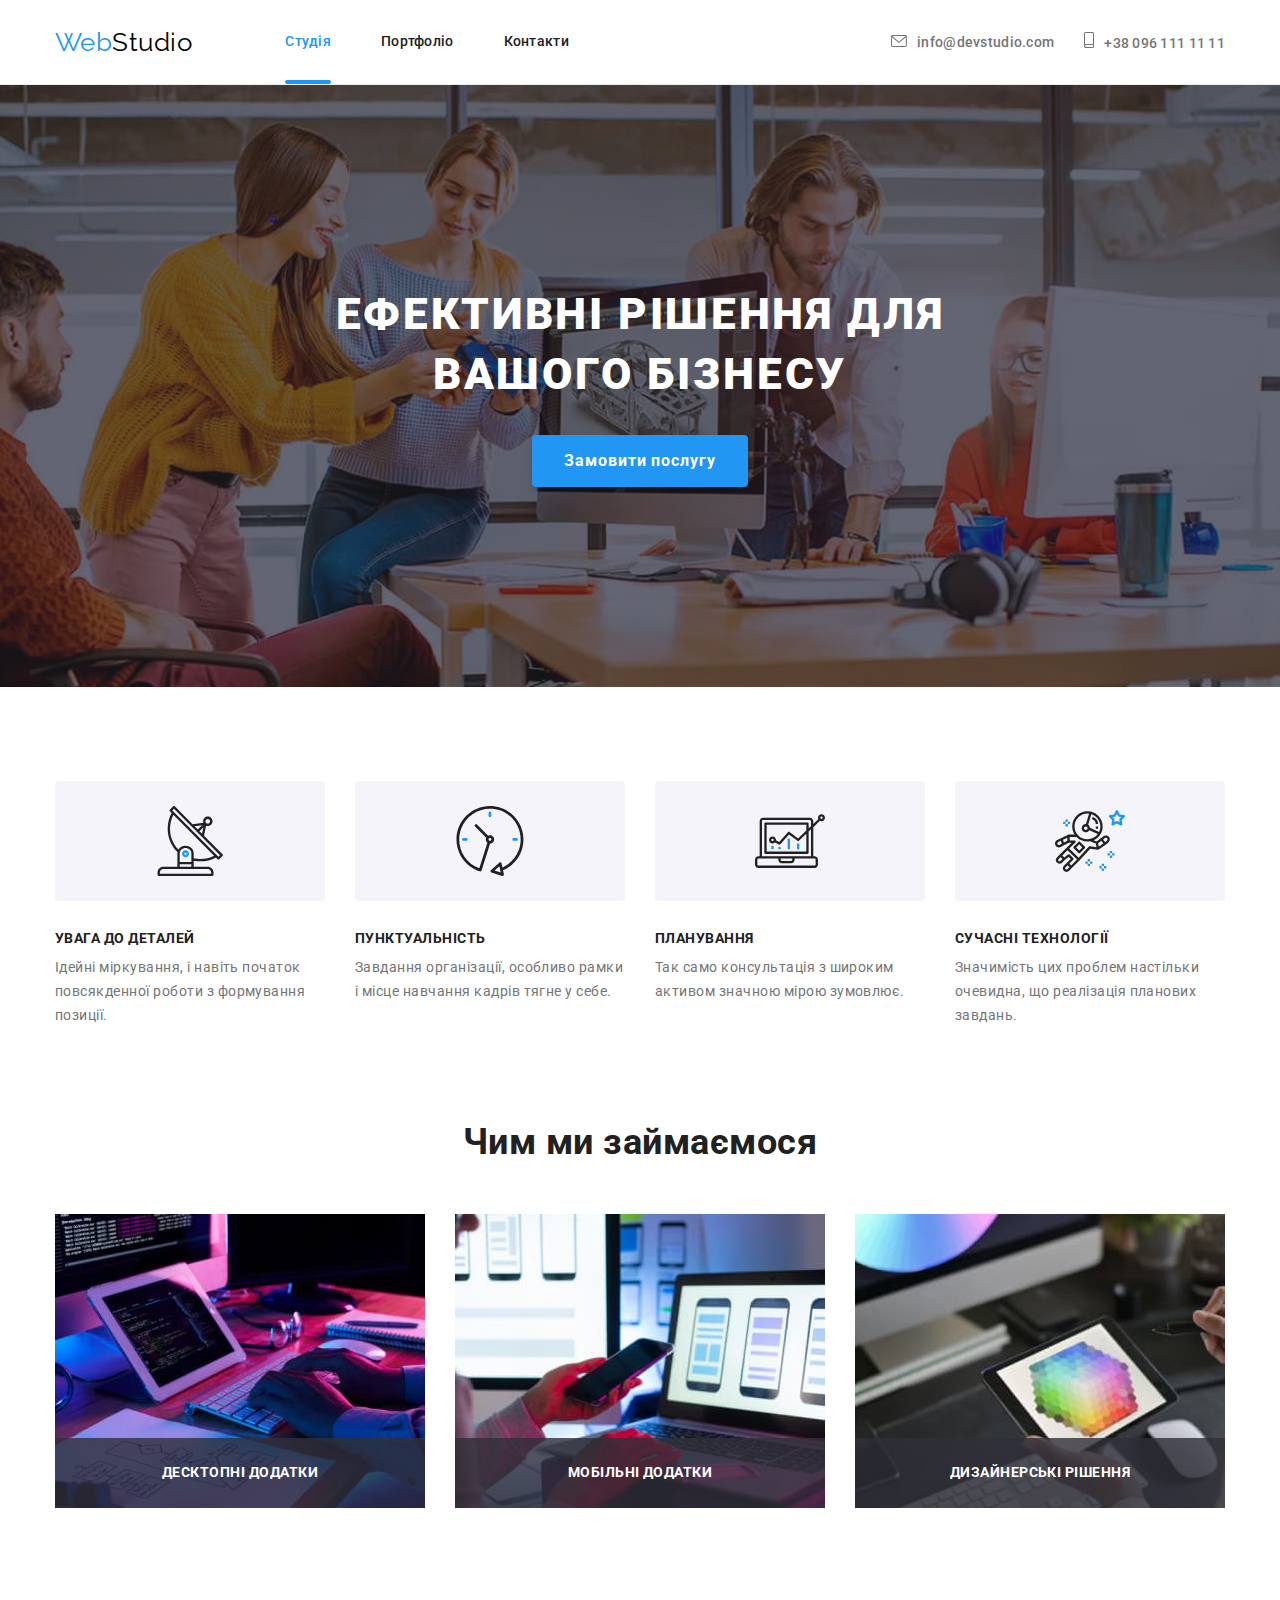
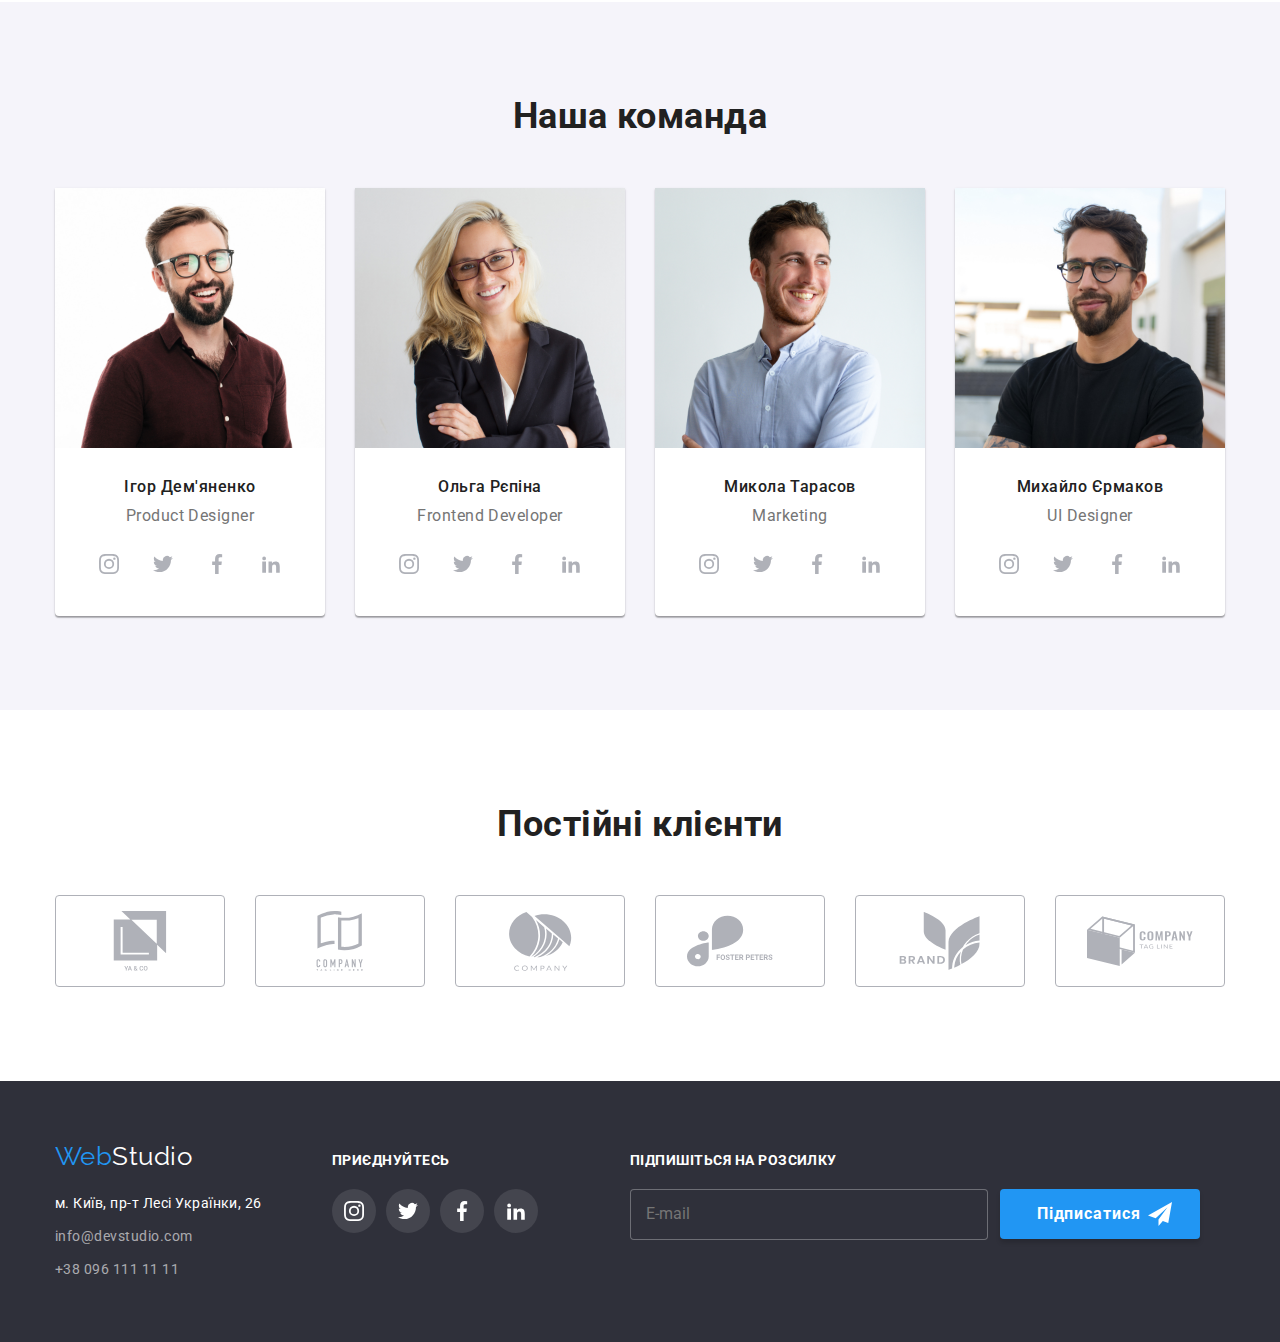
==== goit-markup-hw-08/index.html @ e3cacaf2 "Адаптив" ====
<!DOCTYPE html>
<html lang="uk">
  <head>
    <meta charset="UTF-8" />
    <meta http-equiv="X-UA-Compatible" content="IE=edge" />
    <meta name="viewport" content="width=device-width, initial-scale=1.0" />
    <title>Document</title>
    <link rel="preconnect" href="https://fonts.googleapis.com" />
    <link rel="preconnect" href="https://fonts.gstatic.com" crossorigin />
    <link
      href="https://fonts.googleapis.com/css2?family=Raleway:wght@700&family=Roboto:wght@500;700;900&display=swap"
      rel="stylesheet"
    />
    <link
      rel="stylesheet"
      href="https://cdnjs.cloudflare.com/ajax/libs/modern-normalize/1.0.0/modern-normalize.min.css"
    />
    <link rel="stylesheet" href="./css/main.min.css" />
  </head>
  <body>
    <!-- Шапка сайта -->
    <header class="header">
      <div class="conteiner header__nav">
        <a class="logo header__logo" href="./index.html"
          ><span class="logo__web logo__web--accent">Web</span>Studio</a
        >
        <nav class="navigation">
          <button type="button" class="navigation__button">
            <svg width="40" height="40" aria-label="Перемикач мобільного меню">
              <use
                class="navigation__menu"
                href="./images/icons.svg#menu"
              ></use>
              <use
                class="navigation__close"
                href="./images/icons.svg#close"
              ></use>
            </svg>
          </button>
          <ul class="navigation__list list">
            <li class="navigation__item">
              <a
                href="./index.html"
                class="navigation__link navigation__link--current"
                >Студія</a
              >
            </li>
            <li class="navigation__item">
              <a href="./portfolio.html" class="navigation__link">Портфоліо</a>
            </li>
            <li class="navigation__item">
              <a href="" class="navigation__link">Контакти</a>
            </li>
          </ul>
        </nav>

        <div class="header__gruop">
          <ul class="header__link list">
            <li class="header__item">
              <a class="header__info" href="mailto:info@devstudio.com">
                <svg class="header__svg" width="16" height="12">
                  <use href="./images/icons.svg#icon-envelope"></use></svg
                >info@devstudio.com</a
              >
            </li>
            <li class="header__item">
              <a class="header__info" href="tel:+380961111111">
                <svg class="header__svg" width="10" height="16">
                  <use href="./images/icons.svg#icon-smartphone"></use></svg
                >+38 096 111 11 11</a
              >
            </li>
          </ul>
        </div>
      </div>
    </header>
    <!-- Компанія -->
    <main>
      <!-- Секція 1 -->
      <section class="first-section">
        <div class="conteiner">
          <h1 class="first-section__name">
            Ефективні рішення для вашого бізнесу
          </h1>
          <button class="first-section__button" type="button" data-modal-open>
            Замовити послугу
          </button>
        </div>
      </section>
      <!-- Секція 2 -->
      <section class="section-excample">
        <div class="conteiner">
          <h2 class="excample">Приклади рішення для вашого бізнесу</h2>
          <ul class="info list">
            <li class="info__section">
              <div class="info__svg">
                <svg width="70" height="70">
                  <use href="./images/icons.svg#icon-Group-1"></use>
                </svg>
              </div>
              <h3 class="info__containers">УВАГА ДО ДЕТАЛЕЙ</h3>
              <p class="info__business">
                Ідейні міркування, і навіть початок повсякденної роботи з
                формування позиції.
              </p>
            </li>
            <li class="info__section">
              <div class="info__svg">
                <svg width="70" height="70">
                  <use href="./images/icons.svg#icon-clock-1-1"></use>
                </svg>
              </div>
              <h3 class="info__containers">ПУНКТУАЛЬНІСТЬ</h3>
              <p class="info__business">
                Завдання організації, особливо рамки і місце навчання кадрів
                тягне у себе.
              </p>
            </li>
            <li class="info__section">
              <div class="info__svg">
                <svg width="70" height="70">
                  <use href="./images/icons.svg#icon-diagram-1-1"></use>
                </svg>
              </div>
              <h3 class="info__containers">ПЛАНУВАННЯ</h3>
              <p class="info__business">
                Так само консультація з широким активом значною мірою зумовлює.
              </p>
            </li>
            <li class="info__section">
              <div class="info__svg">
                <svg width="70" height="70">
                  <use href="./images/icons.svg#icon-astronaut-1-1"></use>
                </svg>
              </div>
              <h3 class="info__containers">СУЧАСНІ ТЕХНОЛОГІЇ</h3>
              <p class="info__business">
                Значимість цих проблем настільки очевидна, що реалізація
                планових завдань.
              </p>
            </li>
          </ul>
        </div>
      </section>
      <section class="project">
        <div class="conteiner">
          <h2 class="project__header">Чим ми займаємося</h2>
          <ul class="apps list">
            <li class="apps__img">
              <div class="apps__box">
                <img src="./images/box1.jpg" alt="ТЕХНОЛОГІЇ" width="370" />
                <h3 class="apps__title">Десктопні додатки</h3>
              </div>
            </li>
            <li class="apps__img">
              <div class="apps__box">
                <img src="./images/box2.jpg" alt="ТЕХНОЛОГІЇ" width="370" />
                <h3 class="apps__title">Мобільні додатки</h3>
              </div>
            </li>
            <li class="apps__img">
              <div class="apps__box">
                <img src="./images/box3.jpg" alt="ТЕХНОЛОГІЇ" width="370" />
                <h3 class="apps__title">Дизайнерські рішення</h3>
              </div>
            </li>
          </ul>
        </div>
      </section>
      <!-- Секція 3 -->
      <section class="team-section">
        <div class="conteiner">
          <h2 class="team-section__title">Наша команда</h2>
          <ul class="section-developer list">
            <li class="section-developer__images">
              <img
                src="./images/Ihor.jpg"
                alt="Розробник"
                width="270"
                height="260"
              />
              <div class="section-developer__thumb">
                <h3 class="section-developer__item">Ігор Дем'яненко</h3>
                <p lang="en" class="section-developer__title">
                  Product Designer
                </p>
                <ul class="social list">
                  <li>
                    <a class="social__icons" href="">
                      <svg width="20" height="20">
                        <use href="./images/icons.svg#icon-instagram"></use>
                      </svg>
                    </a>
                  </li>
                  <li>
                    <a class="social__icons" href="">
                      <svg width="20" height="20">
                        <use href="./images/icons.svg#icon-twitter"></use>
                      </svg>
                    </a>
                  </li>
                  <li>
                    <a class="social__icons" href="">
                      <svg width="20" height="20">
                        <use href="./images/icons.svg#icon-facebook"></use>
                      </svg>
                    </a>
                  </li>
                  <li>
                    <a class="social__icons" href="">
                      <svg width="20" height="20">
                        <use href="./images/icons.svg#icon-linkedin2"></use>
                      </svg>
                    </a>
                  </li>
                </ul>
              </div>
            </li>

            <li class="section-developer__images">
              <img
                src="./images/Olga.jpg"
                alt="Розробник"
                width="270"
                height="260"
              />
              <div class="section-developer__thumb">
                <h3 class="section-developer__item">Ольга Рєпіна</h3>
                <p lang="en" class="section-developer__title">
                  Frontend Developer
                </p>
                <ul class="social list">
                  <li>
                    <a class="social__icons" href="">
                      <svg width="20" height="20">
                        <use href="./images/icons.svg#icon-instagram"></use>
                      </svg>
                    </a>
                  </li>
                  <li>
                    <a class="social__icons" href="">
                      <svg width="20" height="20">
                        <use href="./images/icons.svg#icon-twitter"></use>
                      </svg>
                    </a>
                  </li>
                  <li>
                    <a class="social__icons" href="">
                      <svg width="20" height="20">
                        <use href="./images/icons.svg#icon-facebook"></use>
                      </svg>
                    </a>
                  </li>
                  <li>
                    <a class="social__icons" href="">
                      <svg width="20" height="20">
                        <use href="./images/icons.svg#icon-linkedin2"></use>
                      </svg>
                    </a>
                  </li>
                </ul>
              </div>
            </li>
            <li class="section-developer__images">
              <img
                src="./images/Mukola.jpg"
                alt="Розробник"
                width="270"
                height="260"
              />
              <div class="section-developer__thumb">
                <h3 class="section-developer__item">Микола Тарасов</h3>
                <p lang="en" class="section-developer__title">Marketing</p>
                <ul class="social list">
                  <li>
                    <a class="social__icons" href="">
                      <svg width="20" height="20">
                        <use href="./images/icons.svg#icon-instagram"></use>
                      </svg>
                    </a>
                  </li>
                  <li>
                    <a class="social__icons" href="">
                      <svg width="20" height="20">
                        <use href="./images/icons.svg#icon-twitter"></use>
                      </svg>
                    </a>
                  </li>
                  <li>
                    <a class="social__icons" href="">
                      <svg width="20" height="20">
                        <use href="./images/icons.svg#icon-facebook"></use>
                      </svg>
                    </a>
                  </li>
                  <li>
                    <a class="social__icons" href="">
                      <svg width="20" height="20">
                        <use href="./images/icons.svg#icon-linkedin2"></use>
                      </svg>
                    </a>
                  </li>
                </ul>
              </div>
            </li>
            <li class="section-developer__images">
              <img
                src="./images/Misha.jpg"
                alt="Розробник"
                width="270"
                height="260"
              />
              <div class="section-developer__thumb">
                <h3 class="section-developer__item">Михайло Єрмаков</h3>
                <p lang="en" class="section-developer__title">UI Designer</p>
                <ul class="social list">
                  <li>
                    <a class="social__icons" href="">
                      <svg width="20" height="20">
                        <use href="./images/icons.svg#icon-instagram"></use>
                      </svg>
                    </a>
                  </li>
                  <li>
                    <a class="social__icons" href="">
                      <svg width="20" height="20">
                        <use href="./images/icons.svg#icon-twitter"></use>
                      </svg>
                    </a>
                  </li>
                  <li>
                    <a class="social__icons" href="">
                      <svg width="20" height="20">
                        <use href="./images/icons.svg#icon-facebook"></use>
                      </svg>
                    </a>
                  </li>
                  <li>
                    <a class="social__icons" href="">
                      <svg width="20" height="20">
                        <use href="./images/icons.svg#icon-linkedin2"></use>
                      </svg>
                    </a>
                  </li>
                </ul>
              </div>
            </li>
          </ul>
        </div>
      </section>
      <!-- Секція 4 -->
      <section class="group-company">
        <div class="conteiner">
          <h2 class="group-company__title">Постійні клієнти</h2>
          <ul class="company list">
            <li class="company__item">
              <a class="company__link" href="">
                <svg width="106" height="60">
                  <use href="./images/icons.svg#icon-group"></use>
                </svg>
              </a>
            </li>
            <li class="company__item">
              <a class="company__link" href="">
                <svg width="106" height="60">
                  <use href="./images/icons.svg#icon-group2"></use>
                </svg>
              </a>
            </li>
            <li class="company__item">
              <a class="company__link" href="">
                <svg width="106" height="60">
                  <use href="./images/icons.svg#icon-group3"></use>
                </svg>
              </a>
            </li>
            <li class="company__item">
              <a class="company__link" href="">
                <svg width="106" height="60">
                  <use href="./images/icons.svg#icon-group4"></use>
                </svg>
              </a>
            </li>
            <li class="company__item">
              <a class="company__link" href="">
                <svg width="106" height="60">
                  <use href="./images/icons.svg#icon-group5"></use>
                </svg>
              </a>
            </li>
            <li class="company__item">
              <a class="company__link" href="">
                <svg width="106" height="60">
                  <use href="./images/icons.svg#icon-group6"></use>
                </svg>
              </a>
            </li>
          </ul>
        </div>
      </section>
    </main>
    <!-- Футер -->
    <footer class="footer">
      <div class="footer__label conteiner">
        <address class="footer__address">
          <a class="logo footer__logo" href="./index.html"
            ><span class="logo__web logo__web--accent">Web</span>Studio</a
          >
          <p class="footer__street">м. Київ, пр-т Лесі Українки, 26</p>
          <ul class="list">
            <li class="footer__mail">
              <a class="footer__email" href="mailto:info@devstudio.com"
                >info@devstudio.com</a
              >
            </li>
            <li>
              <a class="footer__tel" href="tel:+380961111111"
                >+38 096 111 11 11</a
              >
            </li>
          </ul>
        </address>
        <div class="footer__link">
          <h2 class="footer__title">Приєднуйтесь</h2>
          <ul class="social list">
            <li>
              <a class="social__icons footer__svg" href="">
                <svg width="20" height="20">
                  <use href="./images/icons.svg#icon-instagram"></use>
                </svg>
              </a>
            </li>
            <li>
              <a class="social__icons footer__svg" href="">
                <svg width="20" height="20">
                  <use href="./images/icons.svg#icon-twitter"></use>
                </svg>
              </a>
            </li>
            <li>
              <a class="social__icons footer__svg" href="">
                <svg width="20" height="20">
                  <use href="./images/icons.svg#icon-facebook"></use>
                </svg>
              </a>
            </li>
            <li>
              <a class="social__icons footer__svg" href="">
                <svg width="20" height="20">
                  <use href="./images/icons.svg#icon-linkedin2"></use>
                </svg>
              </a>
            </li>
          </ul>
        </div>

        <form class="form">
          <h2 class="form__title">Підпишіться на розсилку</h2>
          <div class="form__label">
            <label>
              <input type="email" name="email" placeholder="E-mail" />
            </label>
            <button type="submit" class="form__button">
              Підписатися
              <svg width="24" height="24" class="form__svg">
                <use href="./images/icons.svg#icon-send-1"></use>
              </svg>
            </button>
          </div>
        </form>
      </div>
    </footer>
    <!-- Модальне вікно -->
    <div class="backdrop is-hidden" data-modal>
      <div class="modal">
        <button class="modal__btn" data-modal-close>
          <svg class="modal__svg" width="18" height="18">
            <use href="./images/icons.svg#icon-close"></use>
          </svg>
        </button>
        <!-- Форма заповнення -->
        <form class="form-modal">
          <p class="form-modal__title">
            Залиште свої дані, ми вам передзвонимо
          </p>
          <div class="form-modal__label">
            <label for="name"> Ім'я </label>
            <div class="form-modal__name">
              <input
                class="form-modal__input"
                type="text"
                name="name"
                id="name"
              />
              <svg class="form-modal__svg" width="18" height="18">
                <use href="images/icons.svg#name"></use>
              </svg>
            </div>
          </div>
          <div class="form-modal__label">
            <label for="tel"> Телефон </label>
            <div class="form-modal__name">
              <input class="form-modal__input" type="tel" name="tel" id="tel" />
              <svg class="form-modal__svg" width="18" height="18">
                <use href="images/icons.svg#phone"></use>
              </svg>
            </div>
          </div>
          <div class="form-modal__label">
            <label for="email"> Пошта </label>
            <div class="form-modal__name">
              <input
                class="form-modal__input"
                type="email"
                name="email"
                id="email"
              />
              <svg class="form-modal__svg" width="18" height="18">
                <use href="images/icons.svg#email"></use>
              </svg>
            </div>
          </div>
          <div class="form-modal__label">
            <label for="Коментар"> Коментар </label>
            <textarea
              class="form-modal__textarea"
              name="Коментар"
              id="Коментар"
              placeholder="Введіть текст"
              rows="5"
            ></textarea>
          </div>
          <div class="form-modal__checkbox">
            <input
              class="form-modal__chek excample"
              type="checkbox"
              name="checkbox"
              id="privaty"
              value="true"
            />
            <label for="privaty" class="form-modal__icon">
              <span
                ><svg width="16" height="15">
                  <use href="images/icons.svg#icon-check"></use></svg
              ></span>
              Погоджуюся з розсилкою та приймаю
              <a class="form-modal__link">Умови договору</a>
            </label>
          </div>
          <button class="form-modal__btn" type="submit">Відправити</button>
        </form>
      </div>
    </div>
    <script src="./js/modal.js"></script>
    <script src="./js/menu.js"></script>
  </body>
</html>
---- goit-markup-hw-08/css/main.min.css ----
:root{--primery-web-color: #000000;--brand-text-color: #212121;--tittle-text-color: #757575;--background-color: #f5f5f5;--tittle-buttom-color: #2196f3;--container-hero-color: #ffffff;--content-section-color: #2f303a;--section-item-color: #f5f4fa;--section-footer-color: rgba(255, 255, 255, 0.6);--buttom-hero-color: #188ce8;--icons-color: #afb1b8;--icons-bgr-color: #ffffff;--timing-function: cubic-bezier(0.4, 0, 0.2, 1)}.excample{overflow:hidden;position:absolute;white-space:nowrap;clip:rect(0 0 0 0);-webkit-clip-path:inset(50%);clip-path:inset(50%);height:1px;width:1px}.form__button,.first-section__button{font-family:inherit;font-weight:700;font-size:16px;line-height:1.87;letter-spacing:.06em;border-radius:4px;cursor:pointer}.group-company__title,.team-section__title,.project__header{font-weight:700;font-size:36px;line-height:1.16;text-align:center}body{background-color:var(--container-hero-color);font-family:Roboto,sans-serif;letter-spacing:.03em;margin:0}h1,h2,h3,ul,p{margin:0;padding:0}img{display:block;width:100%;height:auto}.list{list-style:none}.conteiner{margin:0px auto;padding-left:15px;padding-right:15px}@media screen and (min-width: 480px){.conteiner{width:480px}}@media screen and (min-width: 768px){.conteiner{width:768px}}@media screen and (min-width: 1200px){.conteiner{width:1200px}}.header{border-bottom:1px solid #ececec}.header__nav{display:flex;align-items:center;justify-content:space-between}@media screen and (min-width: 768px){.header__logo{margin-right:93px}}.header__gruop{display:none}@media screen and (min-width: 768px){.header__gruop{display:flex;margin-left:auto}}@media screen and (min-width: 768px){.header__link{display:flex;justify-content:center;flex-direction:column;gap:10px}}@media screen and (min-width: 1200px){.header__link{display:flex;align-items:center;gap:30px;flex-direction:row}}.header__info{margin-left:auto;font-weight:500;font-size:14px;line-height:1.14;letter-spacing:.02em;text-decoration:none;transition:color 250ms var(--timing-function);color:var(--tittle-text-color)}.header__info:hover,.header__info:focus{color:var(--tittle-buttom-color)}.header__svg{margin-right:10px;fill:currentColor}.logo{font-family:Raleway,sans-serif;font-size:26px;line-height:1.19;text-decoration:none;transition:color 250ms var(--timing-function);color:var(--primery-web-color);padding:16px 0 16px 0}.logo:hover,.logo:focus{color:var(--tittle-buttom-color)}.logo__web--accent{color:var(--tittle-buttom-color)}.navigation{display:flex;align-items:center}.navigation__list{display:none}@media screen and (min-width: 768px){.navigation__list{display:flex;gap:50px}}.navigation__link{position:relative;display:block;padding:34px 0;font-weight:500;font-size:14px;line-height:1.14;letter-spacing:.02em;text-decoration:none;color:var(--brand-text-color);transition:color 250ms var(--timing-function)}.navigation__link:hover,.navigation__link:focus{color:var(--tittle-buttom-color)}.navigation__link--current{color:var(--tittle-buttom-color)}.navigation__link--current::after{position:absolute;content:"";display:block;width:100%;height:4px;border-radius:2px;left:0;bottom:0;background-color:var(--tittle-buttom-color)}.navigation__button{display:inline-flex;padding:0;margin:0;background-color:rgba(0,0,0,0);border:none}@media screen and (min-width: 768px){.navigation__button{display:none}}@media screen and (min-width: 1200px){.navigation__button{display:none}}.navigation__button .navigation__close{display:none}.first-section{padding:118px 0;margin-left:auto;margin-right:auto;text-align:center;width:100%;background-image:linear-gradient(rgba(47, 48, 58, 0.4), rgba(47, 48, 58, 0.4)),url(../images/Overlay.jpg);background-repeat:no-repeat;background-position:center;background-size:cover;background-color:var(--content-section-color)}@media screen and (min-width: 768px){.first-section{max-width:768px}}@media screen and (min-width: 1200px){.first-section{padding:200px 0;max-width:1600px}}.first-section__name{margin:0 auto;margin-bottom:30px;color:var(--container-hero-color);max-width:360px;font-weight:900;text-align:center;font-size:26px;line-height:1.61;letter-spacing:.06em;text-transform:uppercase}@media screen and (min-width: 1200px){.first-section__name{max-width:696px;font-size:44px;line-height:1.36}}.first-section__button{padding:11px 32px;border:0;min-width:216px;transition:background-color 250ms var(--timing-function),color 250ms var(--timing-function),box-shadow 250ms var(--timing-function);background-color:var(--tittle-buttom-color);color:var(--container-hero-color);box-shadow:0px 4px 4px rgba(0,0,0,.15)}.first-section__button:hover,.first-section__button:focus{background-color:var(--buttom-hero-color);color:var(--container-hero-color)}.section-excample{padding:60px 0;background-color:var(--container-hero-color)}@media screen and (min-width: 1200px){.section-excample{padding:94px 0}}.project{display:none;padding-bottom:94px}@media screen and (min-width: 1200px){.project{display:block}}.project__header{margin-bottom:50px;color:var(--brand-text-color)}.info{display:flex;flex-wrap:wrap;gap:30px}@media screen and (min-width: 768px){.info{display:flex;flex-wrap:wrap;gap:30px}}@media screen and (min-width: 1200px){.info{display:flex;flex-wrap:wrap;gap:30px}}.info__section{width:100%}@media screen and (min-width: 768px){.info__section{width:calc((100% - 30px)/2)}}@media screen and (min-width: 1200px){.info__section{width:calc((100% - 90px)/4)}}.info__svg{display:flex;justify-content:center;align-items:center;height:120px;margin-bottom:30px;background-color:var(--section-item-color);border-radius:4px}.info__containers{margin-bottom:10px;color:var(--brand-text-color);font-weight:700;font-size:14px;line-height:1.14}.info__business{color:var(--tittle-text-color);font-weight:400;font-size:14px;line-height:1.71}.apps{display:flex}.apps__img{margin-right:30px}.apps__img:last-child{margin-right:0}.apps__box{position:relative}.apps__title{position:absolute;display:flex;align-items:center;justify-content:center;bottom:0;left:0;width:100%;height:70px;font-weight:700;font-size:14px;line-height:1.14;text-align:center;text-transform:uppercase;background-color:rgba(47,48,58,.8);color:var(--container-hero-color)}.team-section{padding:60px 0;background-color:var(--section-item-color)}@media screen and (min-width: 1200px){.team-section{padding:94px 0}}.team-section__title{margin-bottom:30px;color:var(--brand-text-color)}@media screen and (min-width: 1200px){.team-section__title{margin-bottom:50px}}.social{display:flex;justify-content:center;align-items:center;gap:10px}.social__icons{display:flex;align-items:center;justify-content:center;width:44px;height:44px;margin:0;border-radius:50%;transition:background-color 250ms var(--timing-function),fill 250ms var(--timing-function);background-color:var(--container-hero-color);fill:var(--icons-color)}.social__icons:hover,.social__icons:focus{background-color:var(--tittle-buttom-color);fill:var(--icons-bgr-color)}.section-developer{display:flex;flex-wrap:wrap;gap:30px}.section-developer__images{width:100%;background:var(--container-hero-color);box-shadow:0px 1px 3px rgba(0,0,0,.12),0px 1px 1px rgba(0,0,0,.14),0px 2px 1px rgba(0,0,0,.2);border-radius:0px 0px 4px 4px}@media screen and (min-width: 768px){.section-developer__images{width:calc((100% - 30px)/2)}}@media screen and (min-width: 1200px){.section-developer__images{width:calc((100% - 90px)/4)}}.section-developer__thumb{padding:30px}.section-developer__item{margin-bottom:10px;color:var(--brand-text-color);font-weight:500;font-size:16px;line-height:1.18;text-align:center}.section-developer__title{color:var(--tittle-text-color);font-weight:400;font-size:16px;line-height:1.18;text-align:center;margin-bottom:16px}.group-company{padding:60px 0}@media screen and (min-width: 1200px){.group-company{padding:94px 0}}.group-company__title{margin-bottom:30px;color:var(--brand-text-color)}@media screen and (min-width: 1200px){.group-company__title{margin-bottom:50px}}.company{display:flex;flex-wrap:wrap;gap:30px}.company__item{width:calc((100% - 30px)/2)}@media screen and (min-width: 768px){.company__item{width:calc((100% - 60px)/3)}}@media screen and (min-width: 1200px){.company__item{width:calc((100% - 150px)/6)}}.company__link{display:flex;justify-content:center;align-items:center;width:100%;height:92px;border-radius:4px;margin:0;transition:fill 250ms var(--timing-function),border 250ms var(--timing-function);border:1px solid var(--icons-color);fill:var(--icons-color)}.company__link:hover,.company__link:focus{background-color:var(--container-hero-color);fill:var(--tittle-buttom-color);border:1px solid var(--tittle-buttom-color)}.footer{padding-top:60px;padding-bottom:60px;background-color:var(--content-section-color);font-style:normal}.footer__label{text-align:center}@media screen and (min-width: 768px){.footer__label{display:flex;flex-wrap:wrap;justify-content:center;align-items:baseline}}@media screen and (min-width: 1200px){.footer__label{width:1200px;display:flex;flex-wrap:nowrap;justify-content:flex-start;align-items:baseline;text-align:start}}.footer__address{font-style:normal;margin-bottom:60px}@media screen and (min-width: 768px){.footer__address{margin-right:165px}}@media screen and (min-width: 1200px){.footer__address{margin-right:70px;margin-bottom:0}}.footer__logo{color:var(--container-hero-color)}.footer__street{margin-top:20px;margin-bottom:9px;color:var(--container-hero-color);font-weight:400;font-size:14px;line-height:1.71;text-decoration:none}.footer__mail{margin-bottom:9px}.footer__email,.footer__tel{font-weight:400;font-size:14px;line-height:1.71;text-decoration:none;transition:color 250ms var(--timing-function);color:var(--section-footer-color)}.footer__email:hover,.footer__email:focus,.footer__tel:hover,.footer__tel:focus{color:var(--tittle-buttom-color)}.footer__link{text-align:center;margin-bottom:60px}@media screen and (min-width: 1200px){.footer__link{margin-right:92px;margin-bottom:0}}.footer__title{font-style:normal;text-decoration:none;margin-bottom:20px;font-weight:700;font-size:14px;line-height:1.14;text-transform:uppercase;color:var(--container-hero-color)}@media screen and (min-width: 1200px){.footer__title{text-align:start}}.footer__svg{background-color:rgba(255,255,255,.1);fill:var(--icons-bgr-color)}.footer__svg:hover,.footer__svg:focus{background-color:var(--tittle-buttom-color)}.form__title{display:block;font-style:normal;text-decoration:none;margin-bottom:20px;font-weight:700;font-size:14px;line-height:1.14;text-transform:uppercase;color:var(--container-hero-color)}@media screen and (min-width: 1200px){.form__label{display:flex;gap:12px;justify-content:center}}.form input{width:100%;margin-bottom:20px;padding:15px;border:1px solid rgba(255,255,255,.3);border-radius:4px;background-color:var(--content-section-color);color:rgba(255,255,255,.6)}@media screen and (min-width: 1200px){.form input{width:358px;margin-bottom:0}}.form__button{position:relative;padding-right:28px;margin:0px auto;min-width:200px;height:50px;background-color:var(--tittle-buttom-color);color:var(--container-hero-color);border:var(--tittle-buttom-color);box-shadow:0px 4px 4px rgba(0,0,0,.15);transition:background-color 250ms var(--timing-function)}.form__button:hover{background-color:var(--buttom-hero-color)}.form__svg{position:absolute;bottom:13px;right:28px}.projects{display:flex;flex-wrap:wrap}.projects__list{display:block;width:370px;margin-right:30px;margin-bottom:30px;transition:background-color 250ms var(--timing-function),box-shadow 250ms var(--timing-function);background-color:var(--container-hero-color);border:1px solid #eee}.projects__list:hover,.projects__list:focus{box-shadow:0px 1px 1px rgba(0,0,0,.12),0px 4px 4px rgba(0,0,0,.06),1px 4px 6px rgba(0,0,0,.16)}.projects__list:nth-child(3n){margin-right:0}.projects__list:nth-last-child(-n+3){margin-bottom:0}.projects__link{text-decoration:none}.projects__block{position:relative;overflow:hidden}.projects__link:hover .projects__title,.projects__link:focus .projects__title{transform:translateY(0)}.projects__title{position:absolute;top:0;left:0;height:100%;padding:64px 24px;font-weight:400;font-size:18px;line-height:1.55;transform:translateY(100%);transition:transform 250ms var(--timing-function),backround-color 250ms var(--timing-function),color 250ms var(--timing-function);background-color:rgba(33,150,243,.9);color:var(--container-hero-color)}.projects__section-title{padding:20px 24px}.projects__name{margin-bottom:4px;color:var(--brand-text-color);font-weight:700;font-size:18px;line-height:2;letter-spacing:.06em}.projects__site{color:var(--tittle-text-color);font-weight:400;font-size:16px;line-height:1.8}.main-sections{background-color:var(--container-hero-color)}.section-company{padding:94px 0}.section-btn{display:flex;flex-wrap:wrap;justify-content:center;gap:8px;margin-bottom:50px}.section-btn__buttons{border-style:none;padding:6px 25px;height:38px;border-radius:4px;font-family:inherit;font-weight:500;font-size:16px;line-height:1.6;letter-spacing:.03em;cursor:pointer;color:var(--brand-text-color)}.section-btn__buttons:hover,.section-btn__buttons:focus{background-color:var(--tittle-buttom-color);color:var(--container-hero-color);box-shadow:0px 3px 1px rgba(0,0,0,.1),0px 1px 2px rgba(0,0,0,.08),0px 2px 2px rgba(0,0,0,.12)}.backdrop{position:fixed;top:0;width:100%;height:100%;transition:opacity 250ms var(--timing-function),visibility 250ms var(--timing-function);background-color:rgba(0,0,0,.2)}@media screen and (min-width: 768px){.backdrop.is-hidden .modal{transform:translate(-50%, -50%) scaleY(0)}}.is-hidden{opacity:0;visibility:hidden;pointer-events:none}.modal{padding:40px;width:450px;position:absolute;top:50%;left:50%;transform:translate(-50%, -50%) scaleY(1);transition:transform 250ms var(--timing-function);background-color:var(--container-hero-color);box-shadow:0px 1px 3px rgba(0,0,0,.12),0px 1px 1px rgba(0,0,0,.14),0px 2px 1px rgba(0,0,0,.2);border-radius:4px}@media screen and (min-width: 1200px){.modal{width:528px;height:581px}}.modal__btn{position:absolute;top:8px;right:8px;width:30px;height:30px;cursor:pointer;border-radius:50%;display:flex;align-items:center;justify-content:center;background-color:var(--container-hero-color);border:1px solid rgba(0,0,0,.1)}.modal__svg{fill:var(--primery-web-color);transition:fill 250ms var(--timing-function)}.modal__svg:hover,.modal__svg:focus{fill:var(--tittle-buttom-color)}.form-modal__title{margin-bottom:12px;font-weight:700;font-size:20px;line-height:1.5;text-align:center;color:var(--brand-text-color)}@media screen and (min-width: 1200px){.form-modal__title{font-size:20px;line-height:1.15}}.form-modal__label{display:flex;flex-direction:column;margin-bottom:4px;font-weight:400;font-size:12px;line-height:1.16;letter-spacing:.01em;color:var(--tittle-text-color)}.form-modal__name{position:relative}.form-modal__input{padding:11px 12px;padding-left:42px;margin-bottom:10px;width:100%;border:1px solid rgba(33,33,33,.2);border-radius:4px;outline:rgba(0,0,0,0);transition:border 250ms var(--timing-function)}.form-modal__input:focus{border:1px solid var(--tittle-buttom-color)}.form-modal__input:focus+form-modal__svg{fill:var(--tittle-buttom-color)}.form-modal__svg{position:absolute;top:11px;left:12px;transition:fill 250ms var(--timing-function)}.form-modal__textarea{border:1px solid rgba(33,33,33,.2);border-radius:4px;padding:12px 16px;resize:none;margin-bottom:20px;outline:rgba(0,0,0,0);transition:border 250ms var(--timing-function)}.form-modal__textarea:focus{border:1px solid var(--tittle-buttom-color)}.form-modal__textarea::-moz-placeholder{font-weight:400;font-size:12px;line-height:1.16;letter-spacing:.01em;color:rgba(117,117,117,.5)}.form-modal__textarea:-ms-input-placeholder{font-weight:400;font-size:12px;line-height:1.16;letter-spacing:.01em;color:rgba(117,117,117,.5)}.form-modal__textarea::placeholder{font-weight:400;font-size:12px;line-height:1.16;letter-spacing:.01em;color:rgba(117,117,117,.5)}.form-modal__checkbox{margin-left:13px;margin-bottom:30px;font-weight:400;font-size:14px;line-height:1.71;letter-spacing:.03em;color:var(--tittle-text-color)}.form-modal__icon{display:flex;align-items:center;gap:9px;font-size:12px;line-height:1.16;font-weight:400;letter-spacing:.03em;width:370px;color:var(--tittle-text-color)}@media screen and (min-width: 1200px){.form-modal__icon{font-size:14px;line-height:1.71;width:425px}}.form-modal__chek:checked+.form-modal__icon span{background-color:var(--tittle-buttom-color);border-color:rgba(0,0,0,0);fill:var(--container-hero-color);transition:background-color 250ms var(--timing-function),fill 250ms var(--timing-function)}.form-modal__icon span{border:2px solid var(--brand-text-color);width:16px;height:15px;border-radius:2px;display:flex;align-items:center;justify-content:center;fill:rgba(0,0,0,0)}.form-modal__link{text-decoration:underline;color:var(--tittle-buttom-color)}.form-modal__btn{display:flex;justify-content:center;align-items:center;min-width:200px;height:50px;margin:0 auto;font-weight:700;font-size:16px;line-height:1.87;letter-spacing:.06em;color:var(--container-hero-color);background-color:var(--tittle-buttom-color);box-shadow:0px 4px 4px rgba(0,0,0,.15);border:var(--tittle-buttom-color);border-radius:4px;cursor:pointer;transition:background-color 250ms var(--timing-function)}.form-modal__btn:hover,.form-modal__btn:focus{background-color:var(--buttom-hero-color)}/*# sourceMappingURL=main.min.css.map */
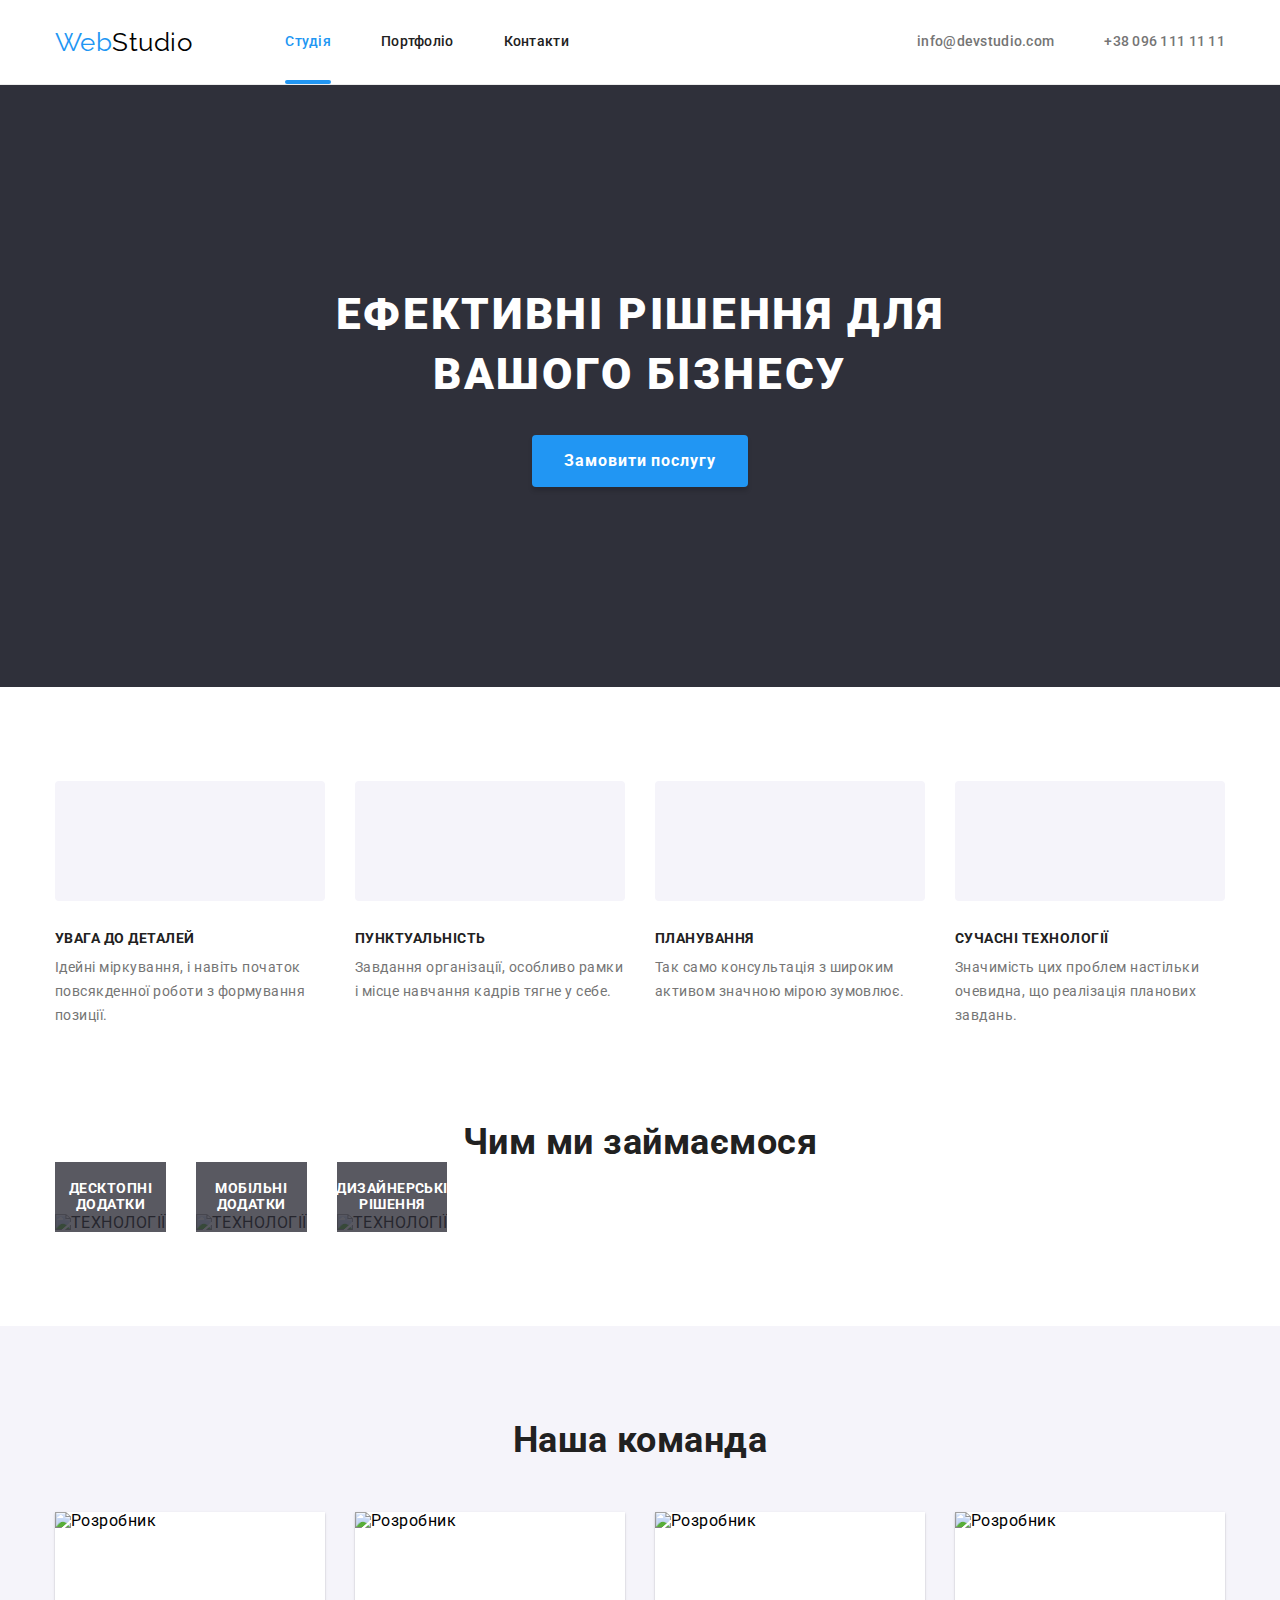
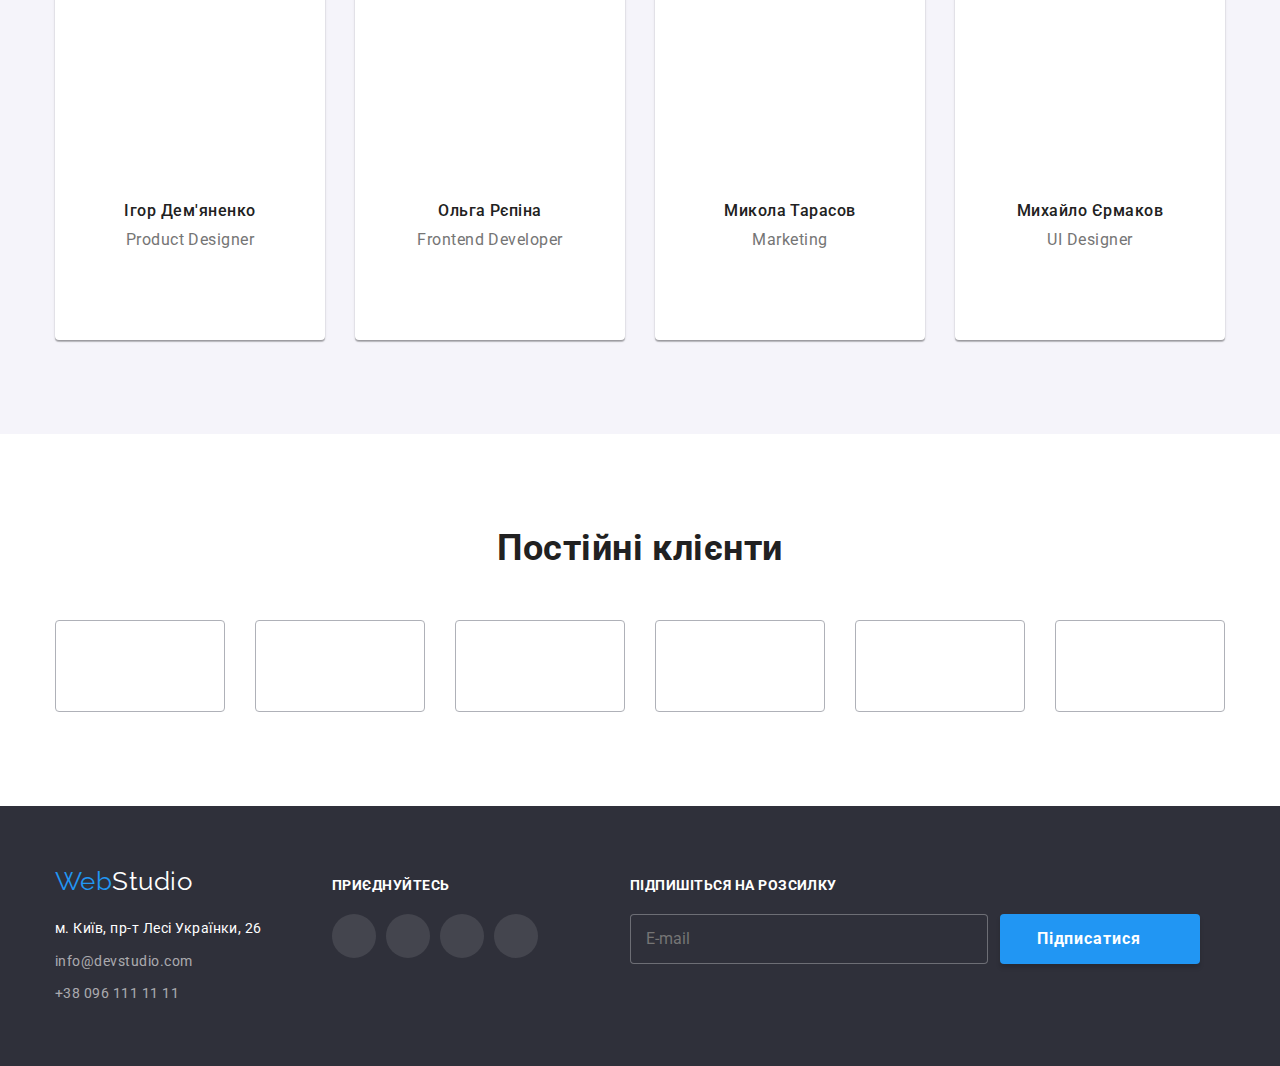
==== commit c9f45385: "adaptive" ====
--- a/goit-markup-hw-08/index.html
+++ b/goit-markup-hw-08/index.html
@@ -25,15 +25,11 @@
           ><span class="logo__web logo__web--accent">Web</span>Studio</a
         >
         <nav class="navigation">
-          <button type="button" class="navigation__button">
+          <button type="button" class="navigation__button" data-menu-open>
             <svg width="40" height="40" aria-label="Перемикач мобільного меню">
               <use
                 class="navigation__menu"
                 href="./images/icons.svg#menu"
-              ></use>
-              <use
-                class="navigation__close"
-                href="./images/icons.svg#close"
               ></use>
             </svg>
           </button>
@@ -58,19 +54,80 @@
           <ul class="header__link list">
             <li class="header__item">
               <a class="header__info" href="mailto:info@devstudio.com">
-                <svg class="header__svg" width="16" height="12">
+                <svg class="header__svg header__svg--envelope" width="16" height="12">
                   <use href="./images/icons.svg#icon-envelope"></use></svg
                 >info@devstudio.com</a
               >
             </li>
             <li class="header__item">
               <a class="header__info" href="tel:+380961111111">
-                <svg class="header__svg" width="10" height="16">
+                <svg class="header__svg header__svg--smartphone" width="10" height="16">
                   <use href="./images/icons.svg#icon-smartphone"></use></svg
                 >+38 096 111 11 11</a
               >
             </li>
           </ul>
+        </div>
+      </div>
+      <div class="mob-menu is-hidden" data-menu>
+        <div class="conteiner">
+          <div class="mob-menu__top">
+            <button type="button" class="mob-menu__button" data-menu-close>
+              <svg class="mob-menu__icon"
+                width="40"
+                height="40"
+                aria-label="Перемикач мобільного меню"
+              >
+                <use
+                  class="mob-menu__close"
+                  href="./images/icons.svg#close"
+                ></use>
+              </svg>
+            </button>
+            <ul class="mob-menu__list list">
+              <li class="mob-menu__item">
+                <a
+                  href="./index.html"
+                  class="mob-menu__link mob-menu__link--current"
+                  >Студія</a
+                >
+              </li>
+              <li class="mob-menu__item">
+                <a href="./portfolio.html" class="mob-menu__link">Портфоліо</a>
+              </li>
+              <li class="mob-menu__item">
+                <a href="" class="mob-menu__link">Контакти</a>
+              </li>
+            </ul>
+          </div>
+          <div class="mob-menu__bottom">
+            <ul class="mob-menu__gruop list">
+              <li class="mob-menu__contact">
+                <a class="mob-menu__phone" href="tel:+380961111111">
+                  +38 096 111 11 11</a
+                >
+              </li>
+              <li class="mob-menu__contact">
+                <a class="mob-menu__mail" href="mailto:info@devstudio.com">
+                  info@devstudio.com</a
+                >
+              </li>
+            </ul>
+            <ul class="mob-social__group list">
+              <li class="mob-social__class">
+                <a class="mob-social__link" href="">Instagram</a>
+              </li>
+              <li class="mob-social__class">
+                <a class="mob-social__link" href="">Twitter</a>
+              </li>
+              <li class="mob-social__class">
+                <a class="mob-social__link" href="">Facebook</a>
+              </li>
+              <li class="mob-social__class">
+                <a class="mob-social__link" href="">LinkedIn</a>
+              </li>
+            </ul>
+          </div>
         </div>
       </div>
     </header>
@@ -552,6 +609,6 @@
       </div>
     </div>
     <script src="./js/modal.js"></script>
-    <script src="./js/menu.js"></script>
+    <script src="./js/mobile-menu.js"></script>
   </body>
 </html>
--- a/goit-markup-hw-08/css/main.min.css
+++ b/goit-markup-hw-08/css/main.min.css
@@ -1 +1 @@
-:root{--primery-web-color: #000000;--brand-text-color: #212121;--tittle-text-color: #757575;--background-color: #f5f5f5;--tittle-buttom-color: #2196f3;--container-hero-color: #ffffff;--content-section-color: #2f303a;--section-item-color: #f5f4fa;--section-footer-color: rgba(255, 255, 255, 0.6);--buttom-hero-color: #188ce8;--icons-color: #afb1b8;--icons-bgr-color: #ffffff;--timing-function: cubic-bezier(0.4, 0, 0.2, 1)}.excample{overflow:hidden;position:absolute;white-space:nowrap;clip:rect(0 0 0 0);-webkit-clip-path:inset(50%);clip-path:inset(50%);height:1px;width:1px}.form__button,.first-section__button{font-family:inherit;font-weight:700;font-size:16px;line-height:1.87;letter-spacing:.06em;border-radius:4px;cursor:pointer}.group-company__title,.team-section__title,.project__header{font-weight:700;font-size:36px;line-height:1.16;text-align:center}body{background-color:var(--container-hero-color);font-family:Roboto,sans-serif;letter-spacing:.03em;margin:0}h1,h2,h3,ul,p{margin:0;padding:0}img{display:block;width:100%;height:auto}.list{list-style:none}.conteiner{margin:0px auto;padding-left:15px;padding-right:15px}@media screen and (min-width: 480px){.conteiner{width:480px}}@media screen and (min-width: 768px){.conteiner{width:768px}}@media screen and (min-width: 1200px){.conteiner{width:1200px}}.header{border-bottom:1px solid #ececec}.header__nav{display:flex;align-items:center;justify-content:space-between}@media screen and (min-width: 768px){.header__logo{margin-right:93px}}.header__gruop{display:none}@media screen and (min-width: 768px){.header__gruop{display:flex;margin-left:auto}}@media screen and (min-width: 768px){.header__link{display:flex;justify-content:center;flex-direction:column;gap:10px}}@media screen and (min-width: 1200px){.header__link{display:flex;align-items:center;gap:30px;flex-direction:row}}.header__info{margin-left:auto;font-weight:500;font-size:14px;line-height:1.14;letter-spacing:.02em;text-decoration:none;transition:color 250ms var(--timing-function);color:var(--tittle-text-color)}.header__info:hover,.header__info:focus{color:var(--tittle-buttom-color)}.header__svg{margin-right:10px;fill:currentColor}.logo{font-family:Raleway,sans-serif;font-size:26px;line-height:1.19;text-decoration:none;transition:color 250ms var(--timing-function);color:var(--primery-web-color);padding:16px 0 16px 0}.logo:hover,.logo:focus{color:var(--tittle-buttom-color)}.logo__web--accent{color:var(--tittle-buttom-color)}.navigation{display:flex;align-items:center}.navigation__list{display:none}@media screen and (min-width: 768px){.navigation__list{display:flex;gap:50px}}.navigation__link{position:relative;display:block;padding:34px 0;font-weight:500;font-size:14px;line-height:1.14;letter-spacing:.02em;text-decoration:none;color:var(--brand-text-color);transition:color 250ms var(--timing-function)}.navigation__link:hover,.navigation__link:focus{color:var(--tittle-buttom-color)}.navigation__link--current{color:var(--tittle-buttom-color)}.navigation__link--current::after{position:absolute;content:"";display:block;width:100%;height:4px;border-radius:2px;left:0;bottom:0;background-color:var(--tittle-buttom-color)}.navigation__button{display:inline-flex;padding:0;margin:0;background-color:rgba(0,0,0,0);border:none}@media screen and (min-width: 768px){.navigation__button{display:none}}@media screen and (min-width: 1200px){.navigation__button{display:none}}.navigation__button .navigation__close{display:none}.first-section{padding:118px 0;margin-left:auto;margin-right:auto;text-align:center;width:100%;background-image:linear-gradient(rgba(47, 48, 58, 0.4), rgba(47, 48, 58, 0.4)),url(../images/Overlay.jpg);background-repeat:no-repeat;background-position:center;background-size:cover;background-color:var(--content-section-color)}@media screen and (min-width: 768px){.first-section{max-width:768px}}@media screen and (min-width: 1200px){.first-section{padding:200px 0;max-width:1600px}}.first-section__name{margin:0 auto;margin-bottom:30px;color:var(--container-hero-color);max-width:360px;font-weight:900;text-align:center;font-size:26px;line-height:1.61;letter-spacing:.06em;text-transform:uppercase}@media screen and (min-width: 1200px){.first-section__name{max-width:696px;font-size:44px;line-height:1.36}}.first-section__button{padding:11px 32px;border:0;min-width:216px;transition:background-color 250ms var(--timing-function),color 250ms var(--timing-function),box-shadow 250ms var(--timing-function);background-color:var(--tittle-buttom-color);color:var(--container-hero-color);box-shadow:0px 4px 4px rgba(0,0,0,.15)}.first-section__button:hover,.first-section__button:focus{background-color:var(--buttom-hero-color);color:var(--container-hero-color)}.section-excample{padding:60px 0;background-color:var(--container-hero-color)}@media screen and (min-width: 1200px){.section-excample{padding:94px 0}}.project{display:none;padding-bottom:94px}@media screen and (min-width: 1200px){.project{display:block}}.project__header{margin-bottom:50px;color:var(--brand-text-color)}.info{display:flex;flex-wrap:wrap;gap:30px}@media screen and (min-width: 768px){.info{display:flex;flex-wrap:wrap;gap:30px}}@media screen and (min-width: 1200px){.info{display:flex;flex-wrap:wrap;gap:30px}}.info__section{width:100%}@media screen and (min-width: 768px){.info__section{width:calc((100% - 30px)/2)}}@media screen and (min-width: 1200px){.info__section{width:calc((100% - 90px)/4)}}.info__svg{display:flex;justify-content:center;align-items:center;height:120px;margin-bottom:30px;background-color:var(--section-item-color);border-radius:4px}.info__containers{margin-bottom:10px;color:var(--brand-text-color);font-weight:700;font-size:14px;line-height:1.14}.info__business{color:var(--tittle-text-color);font-weight:400;font-size:14px;line-height:1.71}.apps{display:flex}.apps__img{margin-right:30px}.apps__img:last-child{margin-right:0}.apps__box{position:relative}.apps__title{position:absolute;display:flex;align-items:center;justify-content:center;bottom:0;left:0;width:100%;height:70px;font-weight:700;font-size:14px;line-height:1.14;text-align:center;text-transform:uppercase;background-color:rgba(47,48,58,.8);color:var(--container-hero-color)}.team-section{padding:60px 0;background-color:var(--section-item-color)}@media screen and (min-width: 1200px){.team-section{padding:94px 0}}.team-section__title{margin-bottom:30px;color:var(--brand-text-color)}@media screen and (min-width: 1200px){.team-section__title{margin-bottom:50px}}.social{display:flex;justify-content:center;align-items:center;gap:10px}.social__icons{display:flex;align-items:center;justify-content:center;width:44px;height:44px;margin:0;border-radius:50%;transition:background-color 250ms var(--timing-function),fill 250ms var(--timing-function);background-color:var(--container-hero-color);fill:var(--icons-color)}.social__icons:hover,.social__icons:focus{background-color:var(--tittle-buttom-color);fill:var(--icons-bgr-color)}.section-developer{display:flex;flex-wrap:wrap;gap:30px}.section-developer__images{width:100%;background:var(--container-hero-color);box-shadow:0px 1px 3px rgba(0,0,0,.12),0px 1px 1px rgba(0,0,0,.14),0px 2px 1px rgba(0,0,0,.2);border-radius:0px 0px 4px 4px}@media screen and (min-width: 768px){.section-developer__images{width:calc((100% - 30px)/2)}}@media screen and (min-width: 1200px){.section-developer__images{width:calc((100% - 90px)/4)}}.section-developer__thumb{padding:30px}.section-developer__item{margin-bottom:10px;color:var(--brand-text-color);font-weight:500;font-size:16px;line-height:1.18;text-align:center}.section-developer__title{color:var(--tittle-text-color);font-weight:400;font-size:16px;line-height:1.18;text-align:center;margin-bottom:16px}.group-company{padding:60px 0}@media screen and (min-width: 1200px){.group-company{padding:94px 0}}.group-company__title{margin-bottom:30px;color:var(--brand-text-color)}@media screen and (min-width: 1200px){.group-company__title{margin-bottom:50px}}.company{display:flex;flex-wrap:wrap;gap:30px}.company__item{width:calc((100% - 30px)/2)}@media screen and (min-width: 768px){.company__item{width:calc((100% - 60px)/3)}}@media screen and (min-width: 1200px){.company__item{width:calc((100% - 150px)/6)}}.company__link{display:flex;justify-content:center;align-items:center;width:100%;height:92px;border-radius:4px;margin:0;transition:fill 250ms var(--timing-function),border 250ms var(--timing-function);border:1px solid var(--icons-color);fill:var(--icons-color)}.company__link:hover,.company__link:focus{background-color:var(--container-hero-color);fill:var(--tittle-buttom-color);border:1px solid var(--tittle-buttom-color)}.footer{padding-top:60px;padding-bottom:60px;background-color:var(--content-section-color);font-style:normal}.footer__label{text-align:center}@media screen and (min-width: 768px){.footer__label{display:flex;flex-wrap:wrap;justify-content:center;align-items:baseline}}@media screen and (min-width: 1200px){.footer__label{width:1200px;display:flex;flex-wrap:nowrap;justify-content:flex-start;align-items:baseline;text-align:start}}.footer__address{font-style:normal;margin-bottom:60px}@media screen and (min-width: 768px){.footer__address{margin-right:165px}}@media screen and (min-width: 1200px){.footer__address{margin-right:70px;margin-bottom:0}}.footer__logo{color:var(--container-hero-color)}.footer__street{margin-top:20px;margin-bottom:9px;color:var(--container-hero-color);font-weight:400;font-size:14px;line-height:1.71;text-decoration:none}.footer__mail{margin-bottom:9px}.footer__email,.footer__tel{font-weight:400;font-size:14px;line-height:1.71;text-decoration:none;transition:color 250ms var(--timing-function);color:var(--section-footer-color)}.footer__email:hover,.footer__email:focus,.footer__tel:hover,.footer__tel:focus{color:var(--tittle-buttom-color)}.footer__link{text-align:center;margin-bottom:60px}@media screen and (min-width: 1200px){.footer__link{margin-right:92px;margin-bottom:0}}.footer__title{font-style:normal;text-decoration:none;margin-bottom:20px;font-weight:700;font-size:14px;line-height:1.14;text-transform:uppercase;color:var(--container-hero-color)}@media screen and (min-width: 1200px){.footer__title{text-align:start}}.footer__svg{background-color:rgba(255,255,255,.1);fill:var(--icons-bgr-color)}.footer__svg:hover,.footer__svg:focus{background-color:var(--tittle-buttom-color)}.form__title{display:block;font-style:normal;text-decoration:none;margin-bottom:20px;font-weight:700;font-size:14px;line-height:1.14;text-transform:uppercase;color:var(--container-hero-color)}@media screen and (min-width: 1200px){.form__label{display:flex;gap:12px;justify-content:center}}.form input{width:100%;margin-bottom:20px;padding:15px;border:1px solid rgba(255,255,255,.3);border-radius:4px;background-color:var(--content-section-color);color:rgba(255,255,255,.6)}@media screen and (min-width: 1200px){.form input{width:358px;margin-bottom:0}}.form__button{position:relative;padding-right:28px;margin:0px auto;min-width:200px;height:50px;background-color:var(--tittle-buttom-color);color:var(--container-hero-color);border:var(--tittle-buttom-color);box-shadow:0px 4px 4px rgba(0,0,0,.15);transition:background-color 250ms var(--timing-function)}.form__button:hover{background-color:var(--buttom-hero-color)}.form__svg{position:absolute;bottom:13px;right:28px}.projects{display:flex;flex-wrap:wrap}.projects__list{display:block;width:370px;margin-right:30px;margin-bottom:30px;transition:background-color 250ms var(--timing-function),box-shadow 250ms var(--timing-function);background-color:var(--container-hero-color);border:1px solid #eee}.projects__list:hover,.projects__list:focus{box-shadow:0px 1px 1px rgba(0,0,0,.12),0px 4px 4px rgba(0,0,0,.06),1px 4px 6px rgba(0,0,0,.16)}.projects__list:nth-child(3n){margin-right:0}.projects__list:nth-last-child(-n+3){margin-bottom:0}.projects__link{text-decoration:none}.projects__block{position:relative;overflow:hidden}.projects__link:hover .projects__title,.projects__link:focus .projects__title{transform:translateY(0)}.projects__title{position:absolute;top:0;left:0;height:100%;padding:64px 24px;font-weight:400;font-size:18px;line-height:1.55;transform:translateY(100%);transition:transform 250ms var(--timing-function),backround-color 250ms var(--timing-function),color 250ms var(--timing-function);background-color:rgba(33,150,243,.9);color:var(--container-hero-color)}.projects__section-title{padding:20px 24px}.projects__name{margin-bottom:4px;color:var(--brand-text-color);font-weight:700;font-size:18px;line-height:2;letter-spacing:.06em}.projects__site{color:var(--tittle-text-color);font-weight:400;font-size:16px;line-height:1.8}.main-sections{background-color:var(--container-hero-color)}.section-company{padding:94px 0}.section-btn{display:flex;flex-wrap:wrap;justify-content:center;gap:8px;margin-bottom:50px}.section-btn__buttons{border-style:none;padding:6px 25px;height:38px;border-radius:4px;font-family:inherit;font-weight:500;font-size:16px;line-height:1.6;letter-spacing:.03em;cursor:pointer;color:var(--brand-text-color)}.section-btn__buttons:hover,.section-btn__buttons:focus{background-color:var(--tittle-buttom-color);color:var(--container-hero-color);box-shadow:0px 3px 1px rgba(0,0,0,.1),0px 1px 2px rgba(0,0,0,.08),0px 2px 2px rgba(0,0,0,.12)}.backdrop{position:fixed;top:0;width:100%;height:100%;transition:opacity 250ms var(--timing-function),visibility 250ms var(--timing-function);background-color:rgba(0,0,0,.2)}@media screen and (min-width: 768px){.backdrop.is-hidden .modal{transform:translate(-50%, -50%) scaleY(0)}}.is-hidden{opacity:0;visibility:hidden;pointer-events:none}.modal{padding:40px;width:450px;position:absolute;top:50%;left:50%;transform:translate(-50%, -50%) scaleY(1);transition:transform 250ms var(--timing-function);background-color:var(--container-hero-color);box-shadow:0px 1px 3px rgba(0,0,0,.12),0px 1px 1px rgba(0,0,0,.14),0px 2px 1px rgba(0,0,0,.2);border-radius:4px}@media screen and (min-width: 1200px){.modal{width:528px;height:581px}}.modal__btn{position:absolute;top:8px;right:8px;width:30px;height:30px;cursor:pointer;border-radius:50%;display:flex;align-items:center;justify-content:center;background-color:var(--container-hero-color);border:1px solid rgba(0,0,0,.1)}.modal__svg{fill:var(--primery-web-color);transition:fill 250ms var(--timing-function)}.modal__svg:hover,.modal__svg:focus{fill:var(--tittle-buttom-color)}.form-modal__title{margin-bottom:12px;font-weight:700;font-size:20px;line-height:1.5;text-align:center;color:var(--brand-text-color)}@media screen and (min-width: 1200px){.form-modal__title{font-size:20px;line-height:1.15}}.form-modal__label{display:flex;flex-direction:column;margin-bottom:4px;font-weight:400;font-size:12px;line-height:1.16;letter-spacing:.01em;color:var(--tittle-text-color)}.form-modal__name{position:relative}.form-modal__input{padding:11px 12px;padding-left:42px;margin-bottom:10px;width:100%;border:1px solid rgba(33,33,33,.2);border-radius:4px;outline:rgba(0,0,0,0);transition:border 250ms var(--timing-function)}.form-modal__input:focus{border:1px solid var(--tittle-buttom-color)}.form-modal__input:focus+form-modal__svg{fill:var(--tittle-buttom-color)}.form-modal__svg{position:absolute;top:11px;left:12px;transition:fill 250ms var(--timing-function)}.form-modal__textarea{border:1px solid rgba(33,33,33,.2);border-radius:4px;padding:12px 16px;resize:none;margin-bottom:20px;outline:rgba(0,0,0,0);transition:border 250ms var(--timing-function)}.form-modal__textarea:focus{border:1px solid var(--tittle-buttom-color)}.form-modal__textarea::-moz-placeholder{font-weight:400;font-size:12px;line-height:1.16;letter-spacing:.01em;color:rgba(117,117,117,.5)}.form-modal__textarea:-ms-input-placeholder{font-weight:400;font-size:12px;line-height:1.16;letter-spacing:.01em;color:rgba(117,117,117,.5)}.form-modal__textarea::placeholder{font-weight:400;font-size:12px;line-height:1.16;letter-spacing:.01em;color:rgba(117,117,117,.5)}.form-modal__checkbox{margin-left:13px;margin-bottom:30px;font-weight:400;font-size:14px;line-height:1.71;letter-spacing:.03em;color:var(--tittle-text-color)}.form-modal__icon{display:flex;align-items:center;gap:9px;font-size:12px;line-height:1.16;font-weight:400;letter-spacing:.03em;width:370px;color:var(--tittle-text-color)}@media screen and (min-width: 1200px){.form-modal__icon{font-size:14px;line-height:1.71;width:425px}}.form-modal__chek:checked+.form-modal__icon span{background-color:var(--tittle-buttom-color);border-color:rgba(0,0,0,0);fill:var(--container-hero-color);transition:background-color 250ms var(--timing-function),fill 250ms var(--timing-function)}.form-modal__icon span{border:2px solid var(--brand-text-color);width:16px;height:15px;border-radius:2px;display:flex;align-items:center;justify-content:center;fill:rgba(0,0,0,0)}.form-modal__link{text-decoration:underline;color:var(--tittle-buttom-color)}.form-modal__btn{display:flex;justify-content:center;align-items:center;min-width:200px;height:50px;margin:0 auto;font-weight:700;font-size:16px;line-height:1.87;letter-spacing:.06em;color:var(--container-hero-color);background-color:var(--tittle-buttom-color);box-shadow:0px 4px 4px rgba(0,0,0,.15);border:var(--tittle-buttom-color);border-radius:4px;cursor:pointer;transition:background-color 250ms var(--timing-function)}.form-modal__btn:hover,.form-modal__btn:focus{background-color:var(--buttom-hero-color)}/*# sourceMappingURL=main.min.css.map */+:root{--primery-web-color: #000000;--brand-text-color: #212121;--tittle-text-color: #757575;--background-color: #f5f5f5;--tittle-buttom-color: #2196f3;--container-hero-color: #ffffff;--content-section-color: #2f303a;--section-item-color: #f5f4fa;--section-footer-color: rgba(255, 255, 255, 0.6);--buttom-hero-color: #188ce8;--icons-color: #afb1b8;--icons-bgr-color: #ffffff;--timing-function: cubic-bezier(0.4, 0, 0.2, 1)}.excample{overflow:hidden;position:absolute;white-space:nowrap;clip:rect(0 0 0 0);-webkit-clip-path:inset(50%);clip-path:inset(50%);height:1px;width:1px}.form__button,.first-section__button{font-family:inherit;font-weight:700;font-size:16px;line-height:1.87;letter-spacing:.06em;border-radius:4px;cursor:pointer}.group-company__title,.team-section__title,.project__header{font-weight:700;font-size:36px;line-height:1.16;text-align:center}body{background-color:var(--container-hero-color);font-family:Roboto,sans-serif;letter-spacing:.03em;margin:0}h1,h2,h3,ul,p{margin:0;padding:0}img{display:block;width:100%;height:auto}.list{list-style:none}.no-scroll{overflow:hidden}.conteiner{width:100%;margin:0px auto;padding-left:15px;padding-right:15px}@media screen and (min-width: 480px){.conteiner{width:480px}}@media screen and (min-width: 768px){.conteiner{width:768px}}@media screen and (min-width: 1200px){.conteiner{width:1200px}}.header{border-bottom:1px solid #ececec}.header__nav{display:flex;align-items:center;justify-content:space-between}.header__logo{margin-right:93px}.header__gruop{display:none}@media screen and (min-width: 768px){.header__gruop{display:flex;margin-left:auto}}@media screen and (min-width: 768px){.header__link{display:flex;justify-content:center;flex-direction:column;gap:10px}}@media screen and (min-width: 1200px){.header__link{display:flex;align-items:center;gap:30px;flex-direction:row}}.header__info{display:flex;align-items:center;margin-left:auto;font-weight:500;font-size:12px;line-height:1.16;letter-spacing:.02em;text-decoration:none;transition:color 250ms var(--timing-function);color:var(--tittle-text-color)}@media screen and (min-width: 1200px){.header__info{font-size:14px;line-height:1.14}}.header__info:hover,.header__info:focus{color:var(--tittle-buttom-color)}.header__svg{margin-right:10px;fill:currentColor}.header__svg--envelope{height:10px}@media screen and (min-width: 1200px){.header__svg--envelope{height:12px}}.header__svg--smartphone{height:14px}@media screen and (min-width: 1200px){.header__svg--smartphone{height:16px}}.logo{font-family:Raleway,sans-serif;font-size:26px;line-height:1.19;text-decoration:none;transition:color 250ms var(--timing-function);color:var(--primery-web-color);padding:16px 0 16px 0}.logo:hover,.logo:focus{color:var(--tittle-buttom-color)}.logo__web--accent{color:var(--tittle-buttom-color)}.navigation{display:flex;align-items:center}.navigation__list{display:none}@media screen and (min-width: 768px){.navigation__list{display:flex;gap:50px}}.navigation__link{position:relative;display:block;padding:34px 0;font-weight:500;font-size:14px;line-height:1.14;letter-spacing:.02em;text-decoration:none;color:var(--brand-text-color);transition:color 250ms var(--timing-function)}.navigation__link:hover,.navigation__link:focus{color:var(--tittle-buttom-color)}.navigation__link--current{color:var(--tittle-buttom-color)}.navigation__link--current::after{position:absolute;content:"";display:block;width:100%;height:4px;border-radius:2px;left:0;bottom:0;background-color:var(--tittle-buttom-color)}.navigation__button{padding:0;margin:0;background-color:rgba(0,0,0,0);border:none}@media screen and (min-width: 768px){.navigation__button{display:none}}@media screen and (min-width: 1200px){.navigation__button{display:none}}.mob-menu{position:fixed;top:0;width:100vw;height:100vh;background-color:var(--container-hero-color);padding:48px 40px;z-index:1}@media screen and (min-width: 767px){.mob-menu{display:none}}.mob-menu>.conteiner{height:100%;display:flex;flex-direction:column;justify-content:space-between;overflow:auto}.mob-menu__button{position:absolute;top:10px;right:15px;padding:0;margin:0;background-color:rgba(0,0,0,0);border:none;cursor:pointer}.mob-menu__icon{fill:#212121}.mob-menu__icon:hover,.mob-menu__icon:focus{fill:var(--tittle-buttom-color)}.mob-menu__list{display:flex;flex-direction:column;gap:35px}.mob-menu__link{text-decoration:none;font-weight:500;font-size:40px;line-height:1.17;letter-spacing:.02em;color:#212121}.mob-menu__link:hover,.mob-menu__link:focus{color:var(--tittle-buttom-color)}.mob-menu__link--current{color:var(--tittle-buttom-color)}.mob-menu__gruop{display:flex;flex-direction:column;gap:32px;margin-bottom:64px}.mob-menu__phone{text-decoration:none;font-weight:500;font-size:34px;line-height:1.17;letter-spacing:.02em;color:#757575}.mob-menu__phone:hover,.mob-menu__phone:focus{color:var(--tittle-buttom-color)}.mob-menu__mail{text-decoration:none;font-weight:500;font-size:24px;line-height:1.16;letter-spacing:.02em;color:#757575}.mob-menu__mail:hover,.mob-menu__mail:focus{color:var(--tittle-buttom-color)}.mob-social__group{display:flex;flex-wrap:wrap;gap:20px}.mob-social__class{position:relative}.mob-social__class:not(:last-child)::before{content:"";position:absolute;top:10px;right:-20px;width:22px;height:1px;border:1px solid rgba(33,33,33,.2);transform:rotate(90deg)}.mob-social__link{text-decoration:none;font-weight:500;font-size:18px;line-height:1.22;letter-spacing:.02em;color:#2196f3}.first-section{padding:118px 0;margin-left:auto;margin-right:auto;text-align:center;max-width:480px;background-image:linear-gradient(rgba(47, 48, 58, 0.4), rgba(47, 48, 58, 0.4)),url(../images/Overlay.jpg);background-repeat:no-repeat;background-position:center;background-size:cover;background-color:var(--content-section-color)}@media screen and (min-width: 768px){.first-section{max-width:768px}}@media screen and (min-width: 1200px){.first-section{padding:200px 0;max-width:1600px}}.first-section__name{margin:0 auto;margin-bottom:30px;color:var(--container-hero-color);max-width:360px;font-weight:900;text-align:center;font-size:26px;line-height:1.61;letter-spacing:.06em;text-transform:uppercase}@media screen and (min-width: 1200px){.first-section__name{max-width:696px;font-size:44px;line-height:1.36}}.first-section__button{padding:11px 32px;border:0;min-width:216px;transition:background-color 250ms var(--timing-function),color 250ms var(--timing-function),box-shadow 250ms var(--timing-function);background-color:var(--tittle-buttom-color);color:var(--container-hero-color);box-shadow:0px 4px 4px rgba(0,0,0,.15)}.first-section__button:hover,.first-section__button:focus{background-color:var(--buttom-hero-color);color:var(--container-hero-color)}.section-excample{padding:60px 0;background-color:var(--container-hero-color)}@media screen and (min-width: 1200px){.section-excample{padding:94px 0}}.project{display:none;padding-bottom:94px}@media screen and (min-width: 1200px){.project{display:block}}.project__header{margin-bottom:50px;color:var(--brand-text-color)}.info{display:flex;flex-wrap:wrap;gap:30px}@media screen and (min-width: 768px){.info{display:flex;flex-wrap:wrap;gap:30px}}@media screen and (min-width: 1200px){.info{display:flex;flex-wrap:wrap;gap:30px}}.info__section{width:100%}@media screen and (min-width: 768px){.info__section{width:calc((100% - 30px)/2)}}@media screen and (min-width: 1200px){.info__section{width:calc((100% - 90px)/4)}}.info__svg{display:flex;justify-content:center;align-items:center;height:120px;margin-bottom:30px;background-color:var(--section-item-color);border-radius:4px}.info__containers{margin-bottom:10px;color:var(--brand-text-color);font-weight:700;font-size:14px;line-height:1.14}.info__business{color:var(--tittle-text-color);font-weight:400;font-size:14px;line-height:1.71}.apps{display:flex}.apps__img{margin-right:30px}.apps__img:last-child{margin-right:0}.apps__box{position:relative}.apps__title{position:absolute;display:flex;align-items:center;justify-content:center;bottom:0;left:0;width:100%;height:70px;font-weight:700;font-size:14px;line-height:1.14;text-align:center;text-transform:uppercase;background-color:rgba(47,48,58,.8);color:var(--container-hero-color)}.team-section{padding:60px 0;background-color:var(--section-item-color)}@media screen and (min-width: 1200px){.team-section{padding:94px 0}}.team-section__title{margin-bottom:30px;color:var(--brand-text-color)}@media screen and (min-width: 1200px){.team-section__title{margin-bottom:50px}}.social{display:flex;justify-content:center;align-items:center;gap:10px}.social__icons{display:flex;align-items:center;justify-content:center;width:44px;height:44px;margin:0;border-radius:50%;transition:background-color 250ms var(--timing-function),fill 250ms var(--timing-function);background-color:var(--container-hero-color);fill:var(--icons-color)}.social__icons:hover,.social__icons:focus{background-color:var(--tittle-buttom-color);fill:var(--icons-bgr-color)}.section-developer{display:flex;flex-wrap:wrap;gap:30px}.section-developer__images{width:100%;background:var(--container-hero-color);box-shadow:0px 1px 3px rgba(0,0,0,.12),0px 1px 1px rgba(0,0,0,.14),0px 2px 1px rgba(0,0,0,.2);border-radius:0px 0px 4px 4px}@media screen and (min-width: 768px){.section-developer__images{width:calc((100% - 30px)/2)}}@media screen and (min-width: 1200px){.section-developer__images{width:calc((100% - 90px)/4)}}.section-developer__thumb{padding:30px}.section-developer__item{margin-bottom:10px;color:var(--brand-text-color);font-weight:500;font-size:16px;line-height:1.18;text-align:center}.section-developer__title{color:var(--tittle-text-color);font-weight:400;font-size:16px;line-height:1.18;text-align:center;margin-bottom:16px}.group-company{padding:60px 0}@media screen and (min-width: 1200px){.group-company{padding:94px 0}}.group-company__title{margin-bottom:30px;color:var(--brand-text-color)}@media screen and (min-width: 1200px){.group-company__title{margin-bottom:50px}}.company{display:flex;flex-wrap:wrap;gap:30px}.company__item{width:calc((100% - 30px)/2)}@media screen and (min-width: 768px){.company__item{width:calc((100% - 60px)/3)}}@media screen and (min-width: 1200px){.company__item{width:calc((100% - 150px)/6)}}.company__link{display:flex;justify-content:center;align-items:center;width:100%;height:92px;border-radius:4px;margin:0;transition:fill 250ms var(--timing-function),border 250ms var(--timing-function);border:1px solid var(--icons-color);fill:var(--icons-color)}.company__link:hover,.company__link:focus{background-color:var(--container-hero-color);fill:var(--tittle-buttom-color);border:1px solid var(--tittle-buttom-color)}.footer{padding-top:60px;padding-bottom:60px;background-color:var(--content-section-color);font-style:normal}.footer__label{text-align:center}@media screen and (min-width: 768px){.footer__label{display:flex;flex-wrap:wrap;justify-content:center;align-items:baseline}}@media screen and (min-width: 1200px){.footer__label{width:1200px;display:flex;flex-wrap:nowrap;justify-content:flex-start;align-items:baseline;text-align:start}}.footer__address{font-style:normal;margin-bottom:60px}@media screen and (min-width: 768px){.footer__address{margin-right:165px}}@media screen and (min-width: 1200px){.footer__address{margin-right:70px;margin-bottom:0}}.footer__logo{color:var(--container-hero-color)}.footer__street{margin-top:20px;margin-bottom:9px;color:var(--container-hero-color);font-weight:400;font-size:14px;line-height:1.71;text-decoration:none}.footer__mail{margin-bottom:9px}.footer__email,.footer__tel{font-weight:400;font-size:14px;line-height:1.71;text-decoration:none;transition:color 250ms var(--timing-function);color:var(--section-footer-color)}.footer__email:hover,.footer__email:focus,.footer__tel:hover,.footer__tel:focus{color:var(--tittle-buttom-color)}.footer__link{text-align:center;margin-bottom:60px}@media screen and (min-width: 1200px){.footer__link{margin-right:92px;margin-bottom:0}}.footer__title{font-style:normal;text-decoration:none;margin-bottom:20px;font-weight:700;font-size:14px;line-height:1.14;text-transform:uppercase;color:var(--container-hero-color)}@media screen and (min-width: 1200px){.footer__title{text-align:start}}.footer__svg{background-color:rgba(255,255,255,.1);fill:var(--icons-bgr-color)}.footer__svg:hover,.footer__svg:focus{background-color:var(--tittle-buttom-color)}.form__title{display:block;font-style:normal;text-decoration:none;margin-bottom:20px;font-weight:700;font-size:14px;line-height:1.14;text-transform:uppercase;color:var(--container-hero-color)}@media screen and (min-width: 1200px){.form__label{display:flex;gap:12px;justify-content:center}}.form input{width:100%;margin-bottom:20px;padding:15px;border:1px solid rgba(255,255,255,.3);border-radius:4px;background-color:var(--content-section-color);color:rgba(255,255,255,.6)}@media screen and (min-width: 1200px){.form input{width:358px;margin-bottom:0}}.form__button{position:relative;padding-right:28px;margin:0px auto;min-width:200px;height:50px;background-color:var(--tittle-buttom-color);color:var(--container-hero-color);border:var(--tittle-buttom-color);box-shadow:0px 4px 4px rgba(0,0,0,.15);transition:background-color 250ms var(--timing-function)}.form__button:hover{background-color:var(--buttom-hero-color)}.form__svg{position:absolute;bottom:13px;right:28px}.projects{display:flex;flex-wrap:wrap}.projects__list{display:block;width:370px;margin-right:30px;margin-bottom:30px;transition:background-color 250ms var(--timing-function),box-shadow 250ms var(--timing-function);background-color:var(--container-hero-color);border:1px solid #eee}.projects__list:hover,.projects__list:focus{box-shadow:0px 1px 1px rgba(0,0,0,.12),0px 4px 4px rgba(0,0,0,.06),1px 4px 6px rgba(0,0,0,.16)}.projects__list:nth-child(3n){margin-right:0}.projects__list:nth-last-child(-n+3){margin-bottom:0}.projects__link{text-decoration:none}.projects__block{position:relative;overflow:hidden}.projects__link:hover .projects__title,.projects__link:focus .projects__title{transform:translateY(0)}.projects__title{position:absolute;top:0;left:0;height:100%;padding:64px 24px;font-weight:400;font-size:18px;line-height:1.55;transform:translateY(100%);transition:transform 250ms var(--timing-function),backround-color 250ms var(--timing-function),color 250ms var(--timing-function);background-color:rgba(33,150,243,.9);color:var(--container-hero-color)}.projects__section-title{padding:20px 24px}.projects__name{margin-bottom:4px;color:var(--brand-text-color);font-weight:700;font-size:18px;line-height:2;letter-spacing:.06em}.projects__site{color:var(--tittle-text-color);font-weight:400;font-size:16px;line-height:1.8}.main-sections{background-color:var(--container-hero-color)}.section-company{padding:94px 0}.section-btn{display:flex;flex-wrap:wrap;justify-content:center;gap:8px;margin-bottom:50px}.section-btn__buttons{border-style:none;padding:6px 25px;height:38px;border-radius:4px;font-family:inherit;font-weight:500;font-size:16px;line-height:1.6;letter-spacing:.03em;cursor:pointer;color:var(--brand-text-color)}.section-btn__buttons:hover,.section-btn__buttons:focus{background-color:var(--tittle-buttom-color);color:var(--container-hero-color);box-shadow:0px 3px 1px rgba(0,0,0,.1),0px 1px 2px rgba(0,0,0,.08),0px 2px 2px rgba(0,0,0,.12)}.backdrop{position:fixed;top:0;width:100%;height:100%;transition:opacity 250ms var(--timing-function),visibility 250ms var(--timing-function);background-color:rgba(0,0,0,.2)}.backdrop.is-hidden .modal{transform:translate(-50%, -50%) scaleY(0)}.is-hidden{opacity:0;visibility:hidden;pointer-events:none}.modal{padding:40px;width:528px;min-height:581px;position:absolute;top:50%;left:50%;transform:translate(-50%, -50%) scaleY(1);transition:transform 250ms var(--timing-function);background-color:var(--container-hero-color);box-shadow:0px 1px 3px rgba(0,0,0,.12),0px 1px 1px rgba(0,0,0,.14),0px 2px 1px rgba(0,0,0,.2);border-radius:4px}.modal__btn{position:absolute;top:8px;right:8px;width:30px;height:30px;cursor:pointer;border-radius:50%;display:flex;align-items:center;justify-content:center;background-color:var(--container-hero-color);border:1px solid rgba(0,0,0,.1)}.modal__svg{fill:var(--primery-web-color);transition:fill 250ms var(--timing-function)}.modal__svg:hover,.modal__svg:focus{fill:var(--tittle-buttom-color)}.form-modal__title{margin-bottom:12px;font-weight:700;font-size:20px;line-height:1.15;text-align:center;color:var(--brand-text-color)}.form-modal__label{display:flex;flex-direction:column;margin-bottom:4px;font-weight:400;font-size:12px;line-height:1.16;letter-spacing:.01em;color:var(--tittle-text-color)}.form-modal__name{position:relative}.form-modal__input{padding:11px 12px;padding-left:42px;margin-bottom:10px;min-width:448px;border:1px solid rgba(33,33,33,.2);border-radius:4px;outline:rgba(0,0,0,0);transition:border 250ms var(--timing-function)}.form-modal__input:focus{border:1px solid var(--tittle-buttom-color)}.form-modal__input:focus+form-modal__svg{fill:var(--tittle-buttom-color)}.form-modal__svg{position:absolute;top:11px;left:12px;transition:fill 250ms var(--timing-function)}.form-modal__textarea{border:1px solid rgba(33,33,33,.2);border-radius:4px;padding:12px 16px;resize:none;margin-bottom:20px;outline:rgba(0,0,0,0);transition:border 250ms var(--timing-function)}.form-modal__textarea:focus{border:1px solid var(--tittle-buttom-color)}.form-modal__textarea::-moz-placeholder{font-weight:400;font-size:12px;line-height:1.16;letter-spacing:.01em;color:rgba(117,117,117,.5)}.form-modal__textarea:-ms-input-placeholder{font-weight:400;font-size:12px;line-height:1.16;letter-spacing:.01em;color:rgba(117,117,117,.5)}.form-modal__textarea::placeholder{font-weight:400;font-size:12px;line-height:1.16;letter-spacing:.01em;color:rgba(117,117,117,.5)}.form-modal__checkbox{margin-left:13px;margin-bottom:30px;font-weight:400;font-size:14px;line-height:1.71;letter-spacing:.03em;color:var(--tittle-text-color)}.form-modal__icon{display:flex;align-items:center;gap:9px;font-weight:400;font-size:14px;line-height:1.71;letter-spacing:.03em;color:var(--tittle-text-color)}.form-modal__chek:checked+.form-modal__icon span{background-color:var(--tittle-buttom-color);border-color:rgba(0,0,0,0);fill:var(--container-hero-color);transition:background-color 250ms var(--timing-function),fill 250ms var(--timing-function)}.form-modal__icon span{border:2px solid var(--brand-text-color);width:16px;height:15px;border-radius:2px;display:flex;align-items:center;justify-content:center;fill:rgba(0,0,0,0)}.form-modal__link{text-decoration:underline;color:var(--tittle-buttom-color)}.form-modal__btn{display:flex;justify-content:center;align-items:center;min-width:200px;height:50px;margin:0 auto;font-weight:700;font-size:16px;line-height:1.87;letter-spacing:.06em;color:var(--container-hero-color);background-color:var(--tittle-buttom-color);box-shadow:0px 4px 4px rgba(0,0,0,.15);border:var(--tittle-buttom-color);border-radius:4px;cursor:pointer;transition:background-color 250ms var(--timing-function)}.form-modal__btn:hover,.form-modal__btn:focus{background-color:var(--buttom-hero-color)}/*# sourceMappingURL=main.min.css.map */